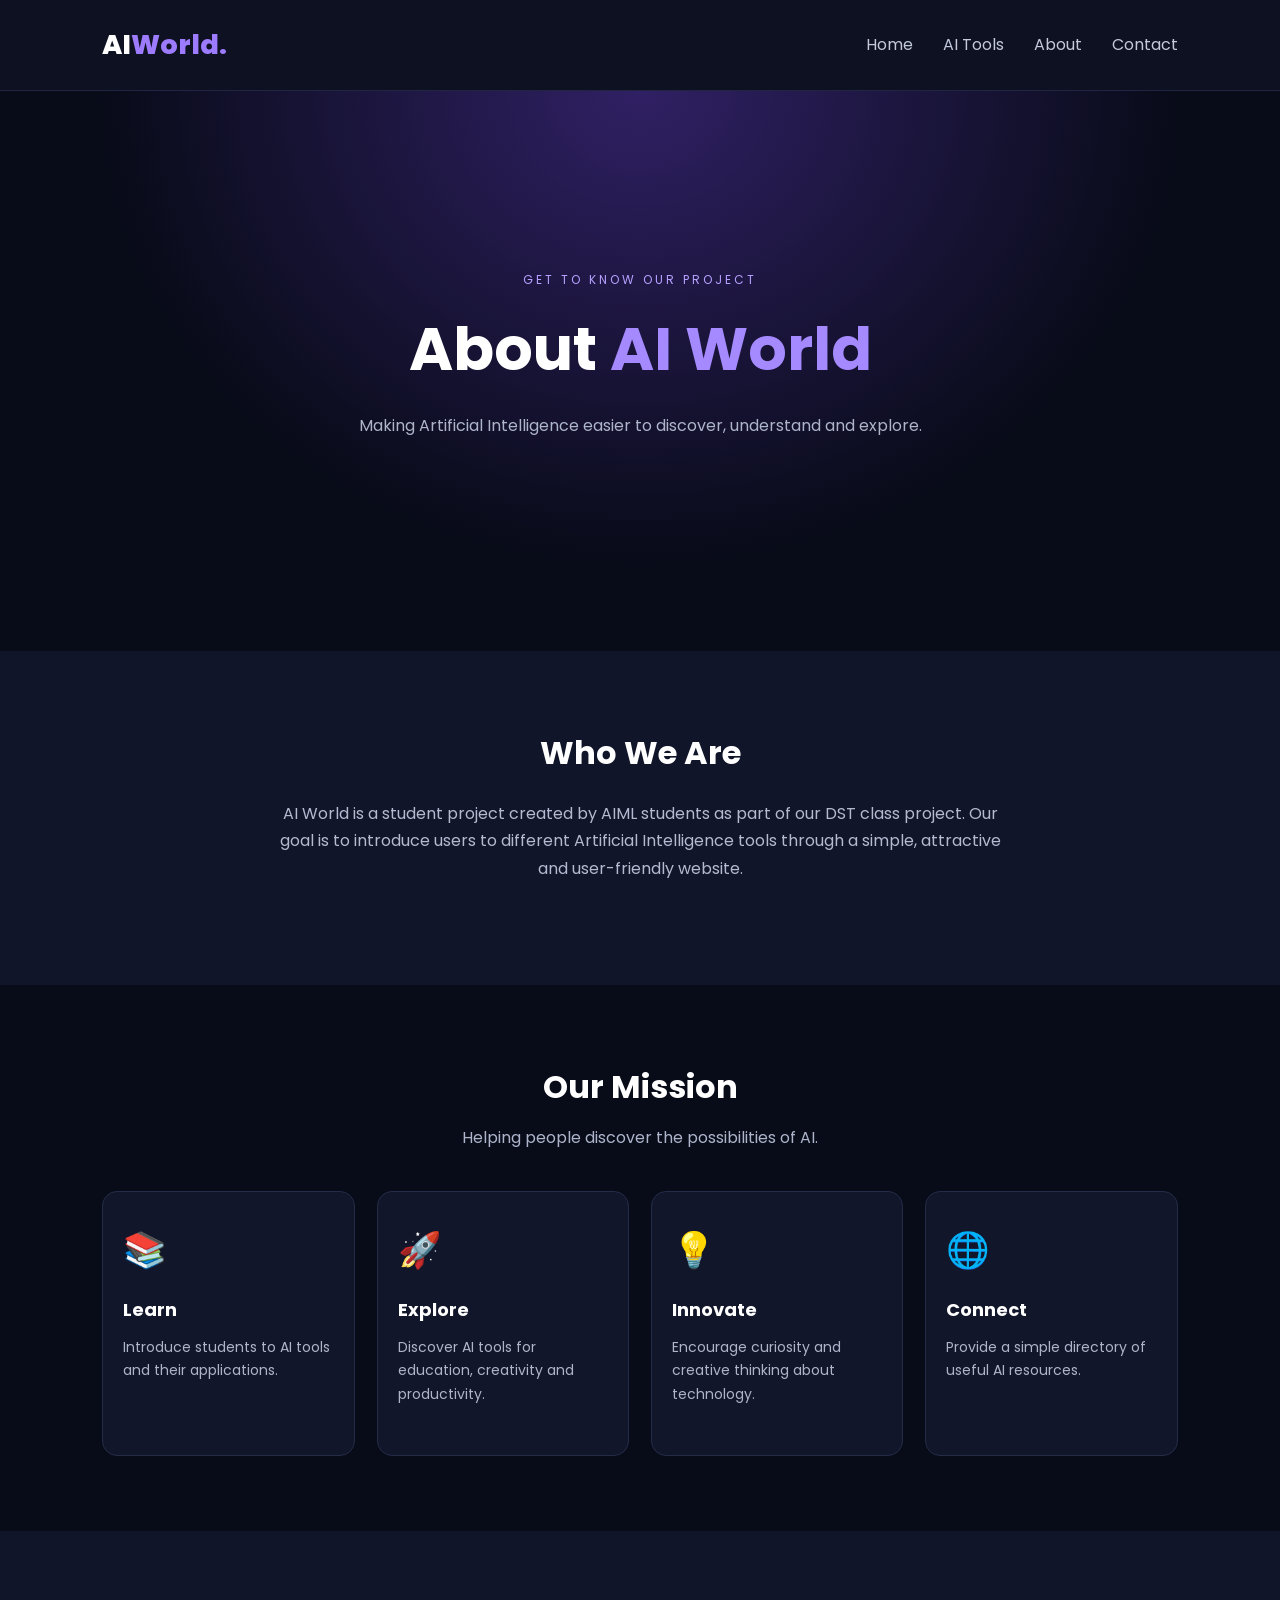
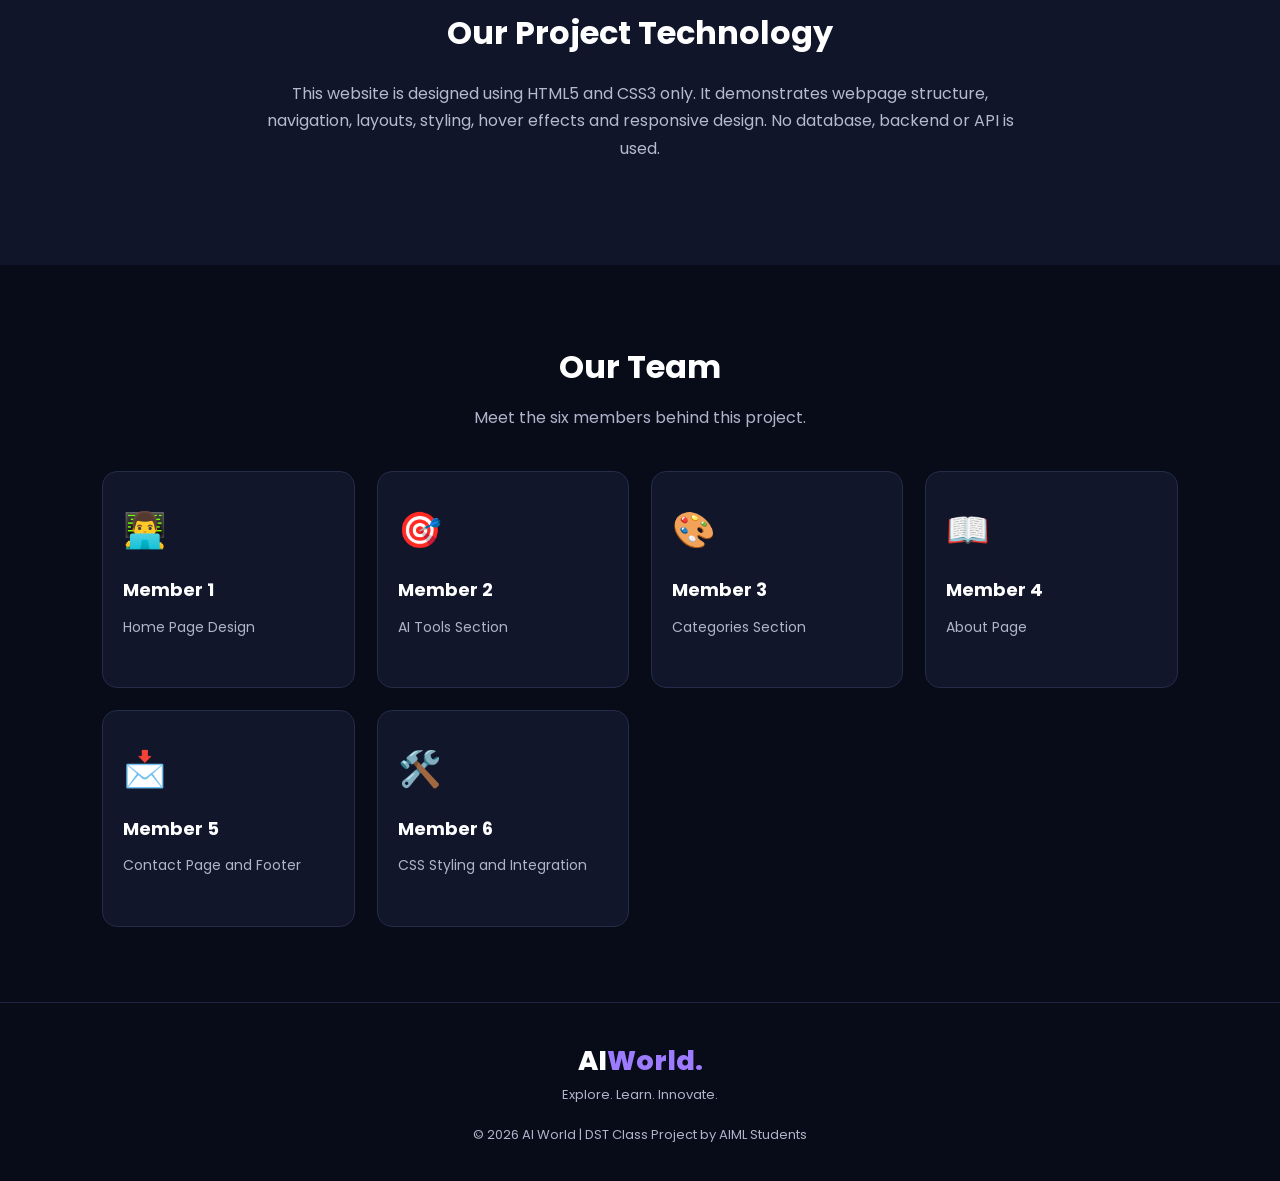
==== about.html @ ab153927 "Add files via upload" ====
<!DOCTYPE html>
<html lang="en">
<head>
    <meta charset="UTF-8">
    <meta name="viewport" content="width=device-width, initial-scale=1.0">
    <title>About Us | AI World</title>
    <link rel="stylesheet" href="style.css">
</head>
<body>

<header>
    <nav class="navbar">
        <a href="index.html" class="logo">AI<span>World.</span></a>
        <ul class="nav-links">
            <li><a href="index.html">Home</a></li>
            <li><a href="tools.html">AI Tools</a></li>
            <li><a href="about.html">About</a></li>
            <li><a href="contact.html">Contact</a></li>
        </ul>
    </nav>
</header>

<section class="hero">
    <div class="hero-content">
        <p class="tagline">GET TO KNOW OUR PROJECT</p>
        <h1>About <span>AI World</span></h1>
        <p class="hero-text">
            Making Artificial Intelligence easier to discover,
            understand and explore.
        </p>
    </div>
</section>

<section class="about-preview">
    <h2>Who We Are</h2>
    <p>
        AI World is a student project created by AIML students
        as part of our DST class project. Our goal is to introduce
        users to different Artificial Intelligence tools through
        a simple, attractive and user-friendly website.
    </p>
</section>

<section class="categories">
    <h2>Our Mission</h2>
    <p class="section-text">
        Helping people discover the possibilities of AI.
    </p>

    <div class="card-container">

        <div class="card">
            <div class="card-icon">📚</div>
            <h3>Learn</h3>
            <p>Introduce students to AI tools and their applications.</p>
        </div>

        <div class="card">
            <div class="card-icon">🚀</div>
            <h3>Explore</h3>
            <p>Discover AI tools for education, creativity and productivity.</p>
        </div>

        <div class="card">
            <div class="card-icon">💡</div>
            <h3>Innovate</h3>
            <p>Encourage curiosity and creative thinking about technology.</p>
        </div>

        <div class="card">
            <div class="card-icon">🌐</div>
            <h3>Connect</h3>
            <p>Provide a simple directory of useful AI resources.</p>
        </div>

    </div>
</section>

<section class="about-preview">
    <h2>Our Project Technology</h2>
    <p>
        This website is designed using HTML5 and CSS3 only.
        It demonstrates webpage structure, navigation, layouts,
        styling, hover effects and responsive design.
        No database, backend or API is used.
    </p>
</section>

<section class="categories">
    <h2>Our Team</h2>
    <p class="section-text">
        Meet the six members behind this project.
    </p>

    <div class="card-container">

        <div class="card">
            <div class="card-icon">👨‍💻</div>
            <h3>Member 1</h3>
            <p>Home Page Design</p>
        </div>

        <div class="card">
            <div class="card-icon">🎯</div>
            <h3>Member 2</h3>
            <p>AI Tools Section</p>
        </div>

        <div class="card">
            <div class="card-icon">🎨</div>
            <h3>Member 3</h3>
            <p>Categories Section</p>
        </div>

        <div class="card">
            <div class="card-icon">📖</div>
            <h3>Member 4</h3>
            <p>About Page</p>
        </div>

        <div class="card">
            <div class="card-icon">📩</div>
            <h3>Member 5</h3>
            <p>Contact Page and Footer</p>
        </div>

        <div class="card">
            <div class="card-icon">🛠️</div>
            <h3>Member 6</h3>
            <p>CSS Styling and Integration</p>
        </div>

    </div>
</section>

<footer>
    <h3>AI<span>World.</span></h3>
    <p>Explore. Learn. Innovate.</p>
    <p class="copyright">© 2026 AI World | DST Class Project by AIML Students</p>
</footer>

</body>
</html>
---- style.css ----
@import url('https://fonts.googleapis.com/css2?family=Poppins:wght@300;400;500;600;700;800&display=swap');

* {
    margin: 0;
    padding: 0;
    box-sizing: border-box;
}

html {
    scroll-behavior: smooth;
}

body {
    font-family: 'Poppins', sans-serif;
    background: #080b18;
    color: #ffffff;
    line-height: 1.7;
}

a {
    text-decoration: none;
    color: inherit;
}

.navbar {
    display: flex;
    justify-content: space-between;
    align-items: center;
    padding: 22px 8%;
    background: #0d1122;
    border-bottom: 1px solid #202642;
}

.logo, footer h3 {
    font-size: 27px;
    font-weight: 800;
}

.logo span, footer span {
    color: #9d7bff;
}

.nav-links {
    display: flex;
    list-style: none;
    gap: 30px;
}

.nav-links a {
    color: #c4c9dc;
    transition: 0.3s;
}

.nav-links a:hover {
    color: #a58aff;
}

.hero {
    min-height: 560px;
    display: flex;
    align-items: center;
    justify-content: center;
    text-align: center;
    padding: 80px 8%;
    background:
        radial-gradient(ellipse at 50% 0%, #302064 0%, transparent 60%),
        #080b18;
}

.hero-content {
    max-width: 850px;
}

.tagline {
    color: #b6a0ff;
    font-size: 12px;
    letter-spacing: 3px;
    margin-bottom: 22px;
}

.hero h1 {
    font-size: clamp(34px, 5vw, 60px);
    line-height: 1.25;
    margin-bottom: 25px;
}

.hero h1 span {
    color: #a58aff;
}

.hero-text {
    max-width: 650px;
    margin: 0 auto 32px;
    color: #aeb5cb;
    font-size: 16px;
}

.btn {
    display: inline-block;
    background: linear-gradient(135deg, #8b5cf6, #6d4aff);
    color: white;
    padding: 13px 27px;
    border-radius: 8px;
    font-weight: 600;
    transition: 0.3s;
}

.btn:hover {
    transform: translateY(-3px);
    box-shadow: 0 8px 25px #8058ff40;
}

.categories {
    padding: 75px 8%;
    text-align: center;
}

.categories h2, .about-preview h2 {
    font-size: 32px;
    margin-bottom: 10px;
}

.section-text {
    color: #aeb5cb;
    margin-bottom: 40px;
}

.card-container {
    display: grid;
    grid-template-columns: repeat(4, minmax(0, 1fr));
    gap: 22px;
    margin-top: 35px;
}

.card {
    background: #11162a;
    border: 1px solid #252c48;
    padding: 28px 20px;
    border-radius: 15px;
    text-align: left;
    transition: 0.3s;
}

.card:hover {
    transform: translateY(-7px);
    border-color: #9876ff;
    background: #171b34;
}

.card-icon {
    font-size: 35px;
    margin-bottom: 15px;
}

.card h3 {
    font-size: 18px;
    margin-bottom: 10px;
}

.card p {
    color: #aeb5cb;
    font-size: 14px;
    margin-bottom: 20px;
}

.card a {
    color: #b39cff;
    font-weight: 600;
    font-size: 14px;
}

.about-preview {
    padding: 75px 10%;
    text-align: center;
    background: #10152a;
}

.about-preview p {
    color: #b4bad0;
    max-width: 750px;
    margin: 20px auto 28px;
}

footer {
    text-align: center;
    padding: 35px 15px;
    border-top: 1px solid #202642;
}

footer p {
    color: #aeb5cb;
    font-size: 13px;
}

.copyright {
    margin-top: 18px;
}

@media (max-width: 900px) {
    .card-container {
        grid-template-columns: repeat(2, minmax(0, 1fr));
    }

    .navbar {
        padding: 20px 5%;
    }

    .nav-links {
        gap: 15px;
    }
}

@media (max-width: 600px) {
    .navbar {
        flex-direction: column;
        gap: 15px;
    }

    .nav-links {
        gap: 14px;
        flex-wrap: wrap;
        justify-content: center;
    }

    .nav-links a {
        font-size: 13px;
    }

    .hero {
        padding: 65px 6%;
    }

    .card-container {
        grid-template-columns: 1fr;
    }

    .categories h2, .about-preview h2 {
        font-size: 26px;
    }
}

/* Contact Page */

.contact-layout {
    display: grid;
    grid-template-columns: 1fr 1.4fr;
    gap: 25px;
    max-width: 1000px;
    margin: 40px auto 0;
    text-align: left;
}

.contact-info,
.contact-form-card {
    padding: 30px;
}

.contact-info .card-icon {
    margin-top: 12px;
}

.contact-form-card h3 {
    margin-bottom: 20px;
}

.contact-form-card form {
    display: flex;
    flex-direction: column;
}

.contact-form-card label {
    margin: 12px 0 6px;
    font-size: 14px;
    color: #d6d9e8;
}

.contact-form-card input,
.contact-form-card textarea {
    width: 100%;
    padding: 13px;
    background: #080b18;
    color: white;
    border: 1px solid #303653;
    border-radius: 7px;
    font-family: inherit;
    font-size: 14px;
}

.contact-form-card input:focus,
.contact-form-card textarea:focus {
    outline: 1px solid #9d7bff;
    border-color: #9d7bff;
}

.contact-form-card textarea {
    resize: vertical;
    margin-bottom: 20px;
}

.contact-form-card .btn {
    border: none;
    font-family: inherit;
    font-size: 15px;
    cursor: pointer;
}

.form-note {
    margin-top: 15px;
    font-size: 12px;
    color: #aeb5cb;
}

@media (max-width: 700px) {
    .contact-layout {
        grid-template-columns: 1fr;
    }
}
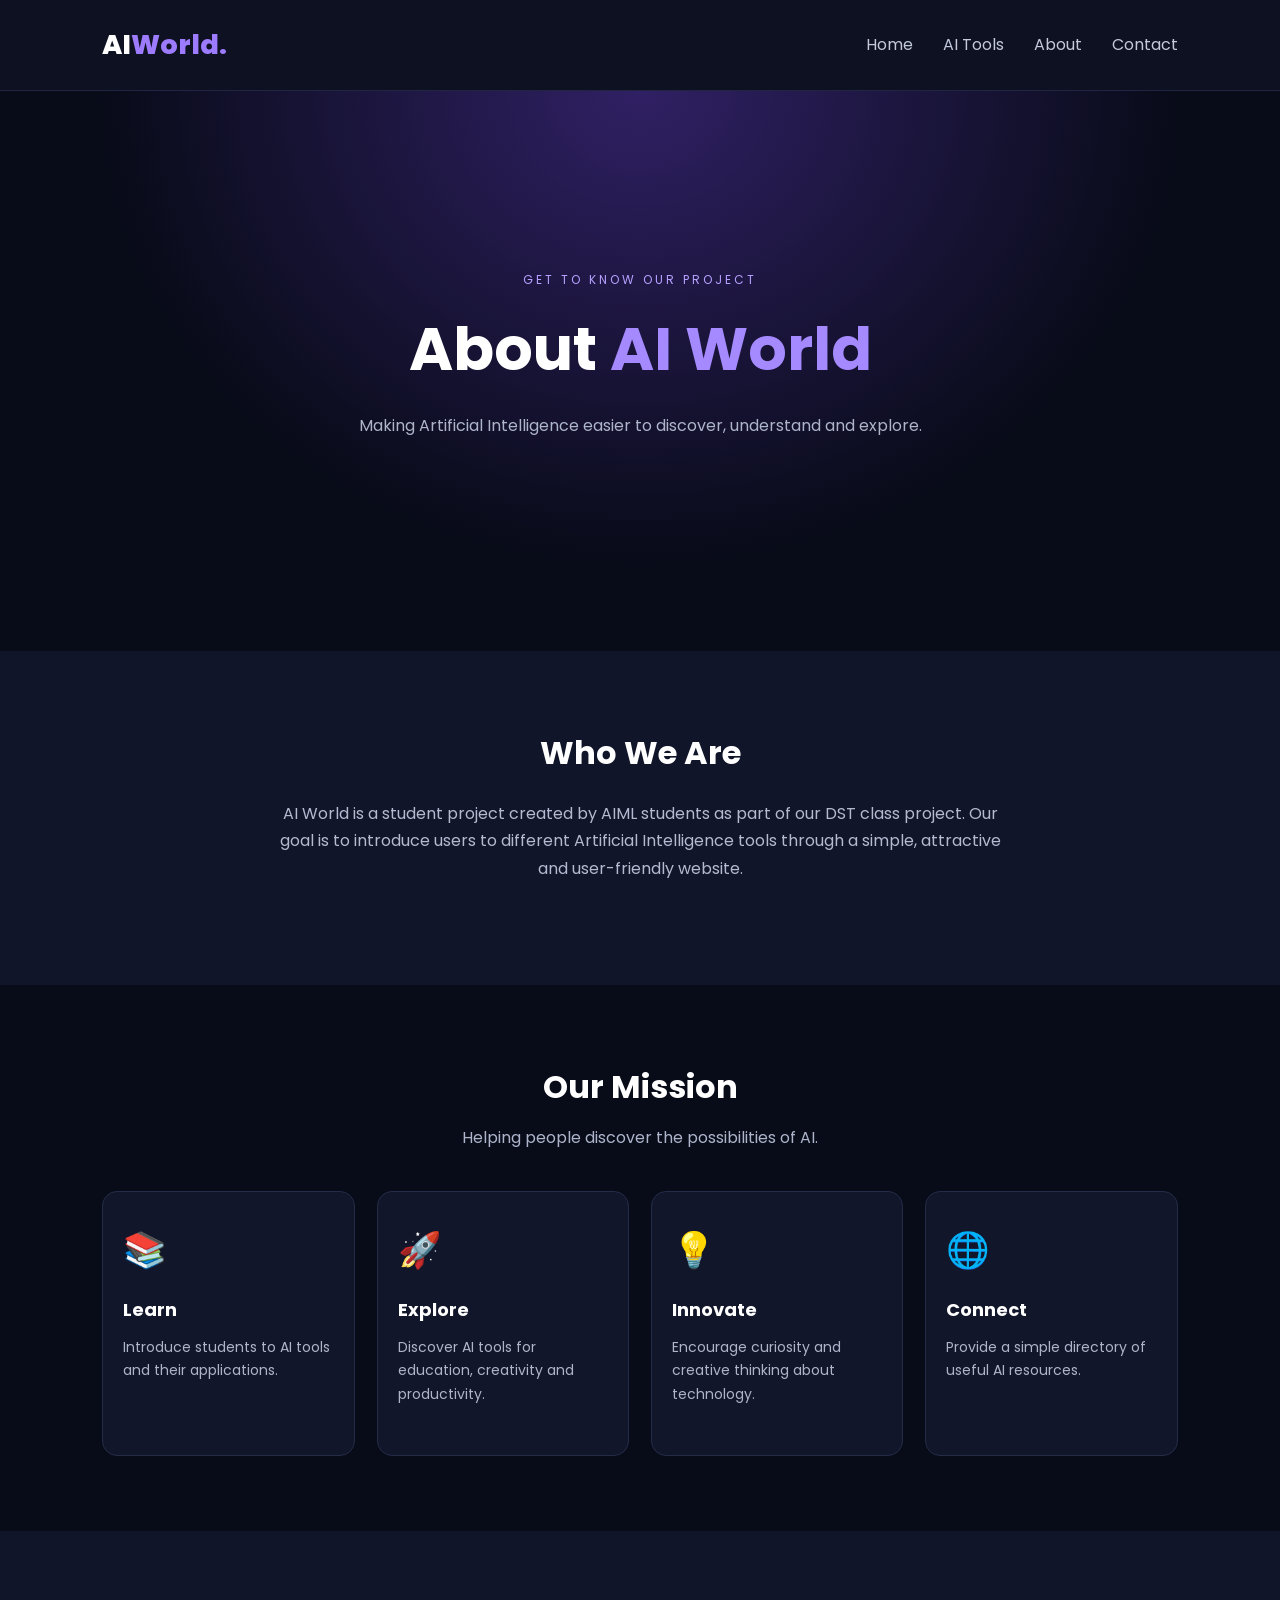
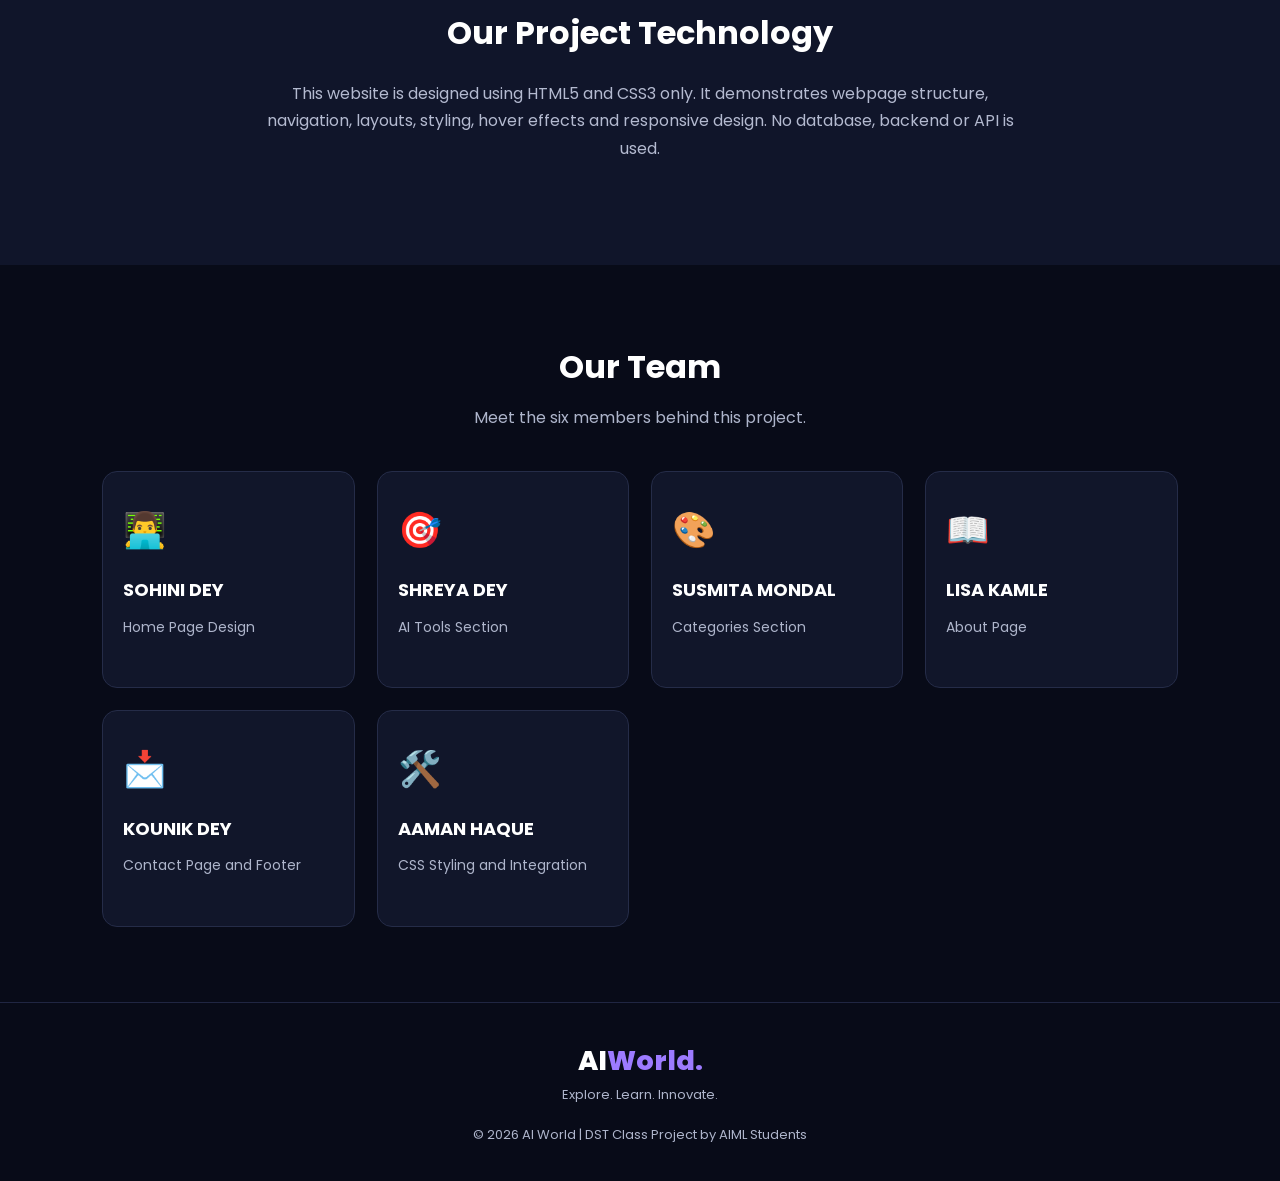
==== commit 550968ce: "Add files via upload" ====
--- a/about.html
+++ b/about.html
@@ -97,37 +97,37 @@
 
         <div class="card">
             <div class="card-icon">👨‍💻</div>
-            <h3>Member 1</h3>
+            <h3>SOHINI DEY</h3>
             <p>Home Page Design</p>
         </div>
 
         <div class="card">
             <div class="card-icon">🎯</div>
-            <h3>Member 2</h3>
+            <h3>SHREYA DEY</h3>
             <p>AI Tools Section</p>
         </div>
 
         <div class="card">
             <div class="card-icon">🎨</div>
-            <h3>Member 3</h3>
+            <h3>SUSMITA MONDAL</h3>
             <p>Categories Section</p>
         </div>
 
         <div class="card">
             <div class="card-icon">📖</div>
-            <h3>Member 4</h3>
+            <h3>LISA KAMLE</h3>
             <p>About Page</p>
         </div>
 
         <div class="card">
             <div class="card-icon">📩</div>
-            <h3>Member 5</h3>
+            <h3>KOUNIK DEY</h3>
             <p>Contact Page and Footer</p>
         </div>
 
         <div class="card">
             <div class="card-icon">🛠️</div>
-            <h3>Member 6</h3>
+            <h3>AAMAN HAQUE</h3>
             <p>CSS Styling and Integration</p>
         </div>
 
--- a/style.css
+++ b/style.css
@@ -316,3 +316,49 @@
         grid-template-columns: 1fr;
     }
 }
+.team-section {
+padding: 60px 20px;
+text-align: center;
+background: #0b1020;
+color: white;
+}
+
+.team-section h2 {
+font-size: 35px;
+margin-bottom: 10px;
+}
+
+.team-subtitle {
+color: #aaa;
+margin-bottom: 35px;
+}
+
+.team-container {
+display: grid;
+grid-template-columns: repeat(auto-fit, minmax(200px, 1fr));
+gap: 20px;
+max-width: 1100px;
+margin: auto;
+}
+
+.team-card {
+background: #18233d;
+padding: 30px 15px;
+border-radius: 15px;
+border: 1px solid #35466b;
+transition: 0.3s;
+}
+
+.team-card:hover {
+transform: translateY(-8px);
+background: #24365c;
+}
+
+.team-card h3 {
+color: #00d9ff;
+margin-bottom: 10px;
+}
+
+.team-card p {
+color: #ddd;
+}
